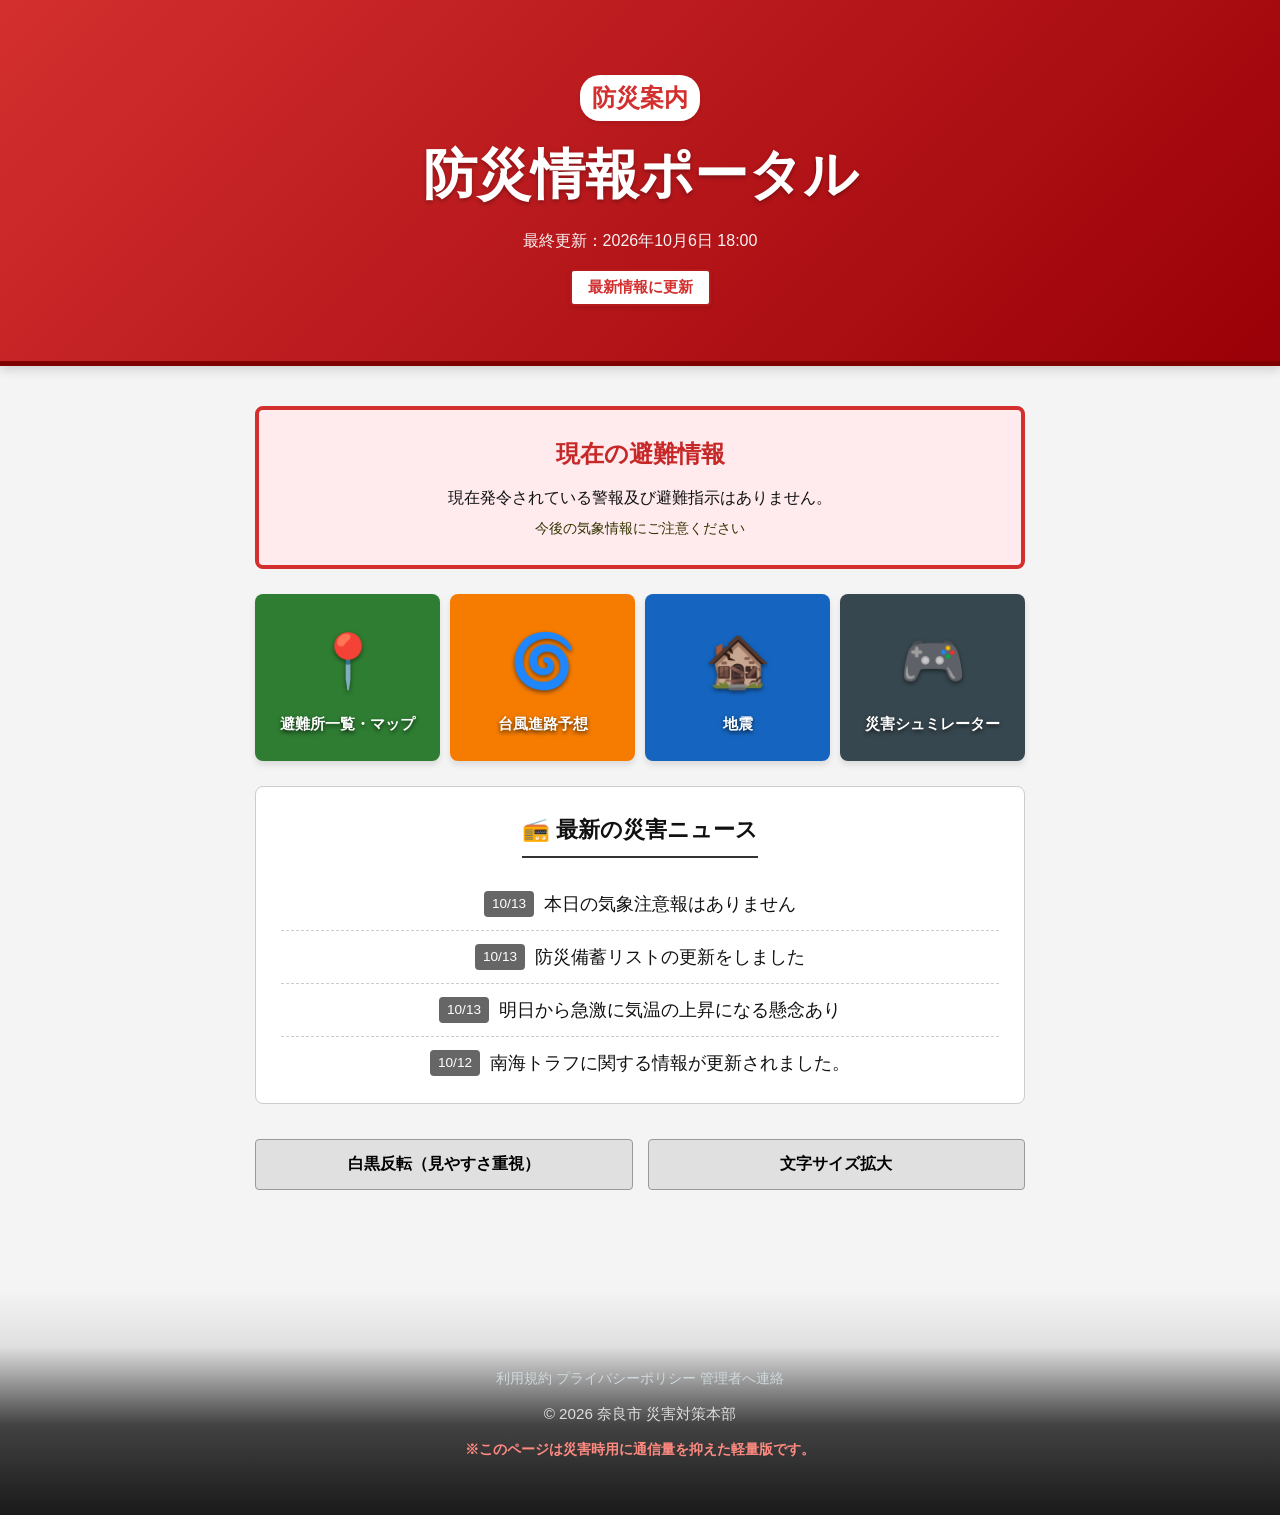
==== index.html @ 7d3999f5 "1010 自動更新追加作業" ====
<!DOCTYPE html>
<html lang="ja">
<head>
    <meta charset="UTF-8">
    <meta name="viewport" content="width=device-width, initial-scale=1.0">
    <title>【緊急災害情報】ポータルサイト</title>
    <!-- 同一リポジトリ（フォルダ）内のCSSと確実に連携 -->
    <link rel="stylesheet" href="./style.css">
    <style>
        .emergency-header.normal-state{
            background: linear-gradient(135deg, #1565c0 0%, #0d47a1 100%);
            border-bottom: 5px solid #0a2472;
        }
.emergency-header.normal-state.header .header-badge{
    color: #1565c0;
}
.critical-alert.nomal-state{
    background-color: #e8f5e9;
    border:3px solid #2e7d32;
}
.critical-alert.nomal-state h2{
    color: #1b5e20;
}
</style>
</head>
<body>
    <!-- 通常バージョン-->
    <header class="emergency-header nomal-state">
        <div class="container header-content">
            <span class="header-badge">防災案内</span>

<h1 class="alert-title">防災情報ポータル</h1>
<p id="update-time" class="update-time">最終更新：2026年10月6日 18:00</p>
<div class="update-area">
    <button type="button" class="refresh-button" onclick="location.reload()">最新情報に更新</button>
</div>
</div>
</header>


 
    <main class="container">
        <!-- 最重要ニュースnomalver（赤枠） -->
        <section class="critical-alert" class="critical-alert nomal-state">
            <h2 id="alert-heading">現在の避難情報</h2>
            <p id="alert-text">現在発令されている警報及び避難指示はありません。</p>
        <p id="alert-subtext" style="margin-top: 6px; font-size: 0.9rem; color: #330;">
            今後の気象情報にご注意ください
            </p>
        </section>

        <!-- メインナビゲーション（ホバーアニメーション付きボタン） -->
        <section class="nav-grid fade-in">
            <a href="#evacuation.html" class="nav-card btn-evac" style="--bg-img: url('images/evac: .jpg;');">
                <span class="icon">📍</span>
                <span class="label">避難所一覧・マップ</span>
            </a>
            <a href="#lifeline.html" class="nav-card btn-life" style="--bg-img: url('images/lifeline: .jpg;');">
                <span class="icon">🌀</span>
                <span class="label">台風進路予想<br></span>
            </a>
            <a href="#contact.html" class="nav-card btn-contact" style="--bg-img: url('https://www.silhouette-illust.com/wp-content/uploads/2017/05/building_earthquake_29882-600x600.jpg;')">
                <span class="icon">🏚️</span>
                <span class="label">地震</span>
            </a>
            <a href="#traffic.html" class="nav-card btn-traffic" style="--bg-img: url('images/traffic: .jpg;')">
                <span class="icon">🎮</span>
                <span class="label">災害シュミレーター</span>
            </a>
        </section>

        <!-- ラジオ・ニュース配信（センター寄せ） -->
        <section class="info-section fade-in">
            <h2>📻 最新の災害ニュース</h2>
            <ul class="news-list">
                <li><span class="time">10/13</span> 本日の気象注意報はありません</li>
                <li><span class="time">10/13</span> 防災備蓄リストの更新をしました</li>
                <li><span class="time">10/13</span> 明日から急激に気温の上昇になる懸念あり</li>
                 <li><span class="time">10/12</span> 南海トラフに関する情報が更新されました。</li>
                 <li><span class="time">10/05</span> 防災訓練手順のリメイクを公開しました</li>
            </ul>
        </section>

        <!-- 軽量化・文字表示切り替え機能 -->
        <section class="accessibility-tools fade-in">
            <button id="toggle-contrast" class="tool-btn">白黒反転（見やすさ重視）</button>
            <button id="text-scale" class="tool-btn">文字サイズ拡大</button>
        </section>
    </main>

    <!-- 強化版：緊急フッター（シームレスグラデーション仕様） -->
    <footer class="emergency-footer">
        <div class="container footer-content">
            <div class="footer-links">
                <a href="#terms">利用規約</a> 
                <a href="#privacy">プライバシーポリシー</a> 
                <a href="#contact-admin">管理者へ連絡</a>
            </div>
            <p class="footer-copyright">&copy; 2026 奈良市 災害対策本部</p>
            <p class="footer-note">※このページは災害時用に通信量を抑えた軽量版です。</p>
        </div>
    </footer>

    <!-- 同一リポジトリ（フォルダ）内のJavaScriptと確実に連携 -->
    <script src="./script.js"></script>
</body>
<script>
  function updateToCurrentDate() {
    const now = new Date();
    const year = now.getFullYear();
    const month = now.getMonth() + 1;
    const date = now.getDate();
    const hours = String(now.getHours()).padStart(2, '0');
    const minutes = String(now.getMinutes()).padStart(2, '0');
    const target = document.getElementByid('update-time');
    if(target){
    target.textContent = `最終更新：${year}年${month}/${date} ${hours}:${minutes}`;
  }
//外部リンクに応じた書き換え処理の実行
  checkWeatherData();
  }
  // ★ 外部データのチェックで画面の書き換えを行う
function checkWeatherData(){
    
const weatherData = {
      isWarning: true, 
      title: '【警戒レベル3】大雨注意報・洪水注意報が発令されました',
      newsItem: '【気象情報】大雨注意報が発表されました。今後の情報に注意してください。'
    };
    
const header = document.querySelector('.emergency-header');
const newsList = document.getElementByid('news-list');

if(weatherData.isWaning){
    if(header){
        header.classList.add('is-alert');
    }
//ニュースリストの先頭に発令中の警報を自動追加
if (newsList && !document.getElementById('latest-alert-news')){
const newLi = document.createElemnt('li');
newLi.id = 'latest-alert-news';
newLi.style.fontWeight = 'bold';
newLi.style.color = '#e60000'

 const now = new Date();
 const timeStr = `${String(now.getHours()).padStart(2, '0')}:${String(now.getMinutes()).padStart(2, '0')}`;

 newsLi.innerHTML = '<span class="time">${timeStr}</span><span${weatherData.newsItem}></span>';
    newList.innertBeforee(newLi, newsList.firstChild);
}
}else{
    //警報発令なしの時
    if (header) {
      header.classList.remove('is-alert');
    }
  }
}

  window.addEventListener('DOMContentLoaded', () =>{
    updateToCurrentDate();



    //五分おきに自動チェック
    const CHECK_INTERVAL = 5 * 60 * 1000;
    setInterval(updateToCurrentDate, CHECK_INTERVAL);
  });
</script>
</html>
---- style.css ----
/* 基本設定（モバイルファースト・軽量化のためシンプルに） */
* {
    box-sizing: border-box;
    margin: 0;
    padding: 0;
}

body {
    font-family: -apple-system, BlinkMacSystemFont, "Segoe UI", Roboto, "Helvetica Neue", Arial, "Noto Sans JP", sans-serif;
    line-height: 1.6;
    color: #111;
    background-color: #f4f4f4; /* メイン背景色 */
    padding-bottom: 0;
    text-align: center; /* ほとんどのテキストをセンター寄りに */
}

.container {
    width: 100%;
    max-width: 800px;
    margin: 0 auto;
    padding: 15px;
}

/* 緊急ヘッダー（鮮やかな赤からシームレスへ溶け込むグラデーション） */
.emergency-header {
    background: linear-gradient(135deg, #d32f2f 0%, #9a0007 100%);
    color: #fff;
    padding: 60px 0 40px 0;

    border-bottom: 5px solid #7f0000;
    box-shadow: 0 4px 10px rgba(0, 0, 0, 0.15);
}

.header-content {
    display: flex;
    flex-direction: column;
    align-items: center;
    gap: 10px;
}

.header-badge {
    background-color: #fff;
    color: #d32f2f;
    padding: 4px 12px;
    font-weight: bold;
    border-radius: 20px;
    font-size: 1.5rem;
    box-shadow: 0 2px 4px rgba(0, 0, 0, 0.1);
}

.alert-title {
    font-size: 3.4rem;
    font-weight: bold;
    text-shadow: 0 2px 4px rgba(0, 0, 0, 0.3);
}

.update-time {
    font-size: 1rem;
    opacity: 0.95;
}

/* 最重要ニュース（赤枠） */
.critical-alert {
    background-color: #ffebee;
    border: 4px solid #d32f2f;
    border-radius: 8px;
    padding: 25px;
    margin: 25px 0;
}

.critical-alert h2 {
    color: #c62828;
    font-size: 1.5rem;
    margin-bottom: 12px;
}

.alert-text {
    font-size: 1.25rem;
    font-weight: bold;
}

/* ナビゲーションボタン */
.nav-grid {
    display: grid;
    grid-template-columns: repeat(auto-fit, minmax(180px, 1fr));
    gap: 10px;
    margin: 25px 0;
}

.nav-card {
    display: flex;
    flex-direction: column;
    align-items: center;
    justify-content: center;
    padding: 25px 15px;
    text-decoration: none;
    color: #fff;
    border-radius: 8px;
    font-weight: bold;
    text-align: center;
    box-shadow: 0 4px 6px rgba(0,0,0,0.1);
    min-height: 130px;
    transition: transform 0.3s cubic-bezier(0.25, 0.8, 0.25, 1), box-shadow 0.3s ease;
    position: relative;
    overflow: hidden;
    /*画像とグラデーション設定*/
    background-size: cover;
    background-position: center;
    background-repeat: norepeat;
}

.nav-card .icon {
    font-size: 3.3rem;
    margin-bottom: 8px;
    transition: transform 0.3s ease;
    display: inline-block;
    text-shadow: 0 2px 4px rgba(0, 0, 0, 0.5);
    position:relative;
    z-index: 1 ;
}

/* ボタンの文字テキストの大きめサイズ（見やすさ調整） */
.nav-card .label {
    font-size: 0.95rem;
    word-break: keep-all;
    overflow-wrap: break-word;
    text-shadow: 0 2px 4px rgba(0, 0, 0, 0.7);
    position: relative;
    z-index: 1;
}
.btn-evac{
    /*緑*/
    background-image: linear-gradient(160deg,rgba(0,0,0,0.2) 0%, rgbba(47,125,48.5,0.95)85%),var(--bg-img);
}
.btn-life{
    /*橙*/
    background-image: linear-gradient(160deg,rgba(0,0,0,0.2) 0%, rgbba(245,124,0,0.95)85%),var(--bg-img);
}
.btn-contact{
    /*青*/
    background-image: linear-gradient(160deg,rgba(0,0,0,0.2) 0%, rgbba(22,101,192,0.95)85%),var(--bg-img);
}
.btn-traffic{
    /*濃灰*/
    background-image: linear-gradient(160deg,rgba(0,0,0,0.2) 0%, rgbba(59,70.5,60,0.95)85%),var(--bg-img);
}
/* カーソルを合わせたとき（ホバー時）のアニメーション（浮き上がる動き） */
@media (hover: hover) {
    .nav-card:hover {
        transform: translateY(-5px) scale(1.03);
        box-shadow: 0 8px 15px rgba(0,0,0,0.2);
    }

    .nav-card:hover .icon {
        transform: translateY(-5px) scale(1.1);
    }
}

/* スマホ等でタップした瞬間のフィードバック */
.nav-card:active {
    transform: scale(0.98);
    box-shadow: 0 2px 4px rgba(0,0,0,0.1);
}

/* ボタンの色分け（直感的な識別） */
.btn-evac { background-color: #2e7d32; }     /* 緑：避難 */
.btn-life { background-color: #f57c00; }     /* 橙：インフラ */
.btn-contact { background-color: #1565c0; }  /* 青：連絡 */
.btn-traffic { background-color: #37474f; }  /* 濃灰：交通 */

/* 文字ニュースセクション（センター寄せ仕様） */
.info-section {
    background-color: #fff;
    border-radius: 8px;
    padding: 25px;
    margin: 25px 0;
    border: 1px solid #ccc;
    text-align: center;
}

.info-section h2 {
    font-size: 1.4rem;
    border-bottom: 2px solid #333;
    padding-bottom: 8px;
    margin-bottom: 20px;
    display: inline-block;
}

.news-list {
    list-style: none;
    max-height: 200px;
    overflow-y:auto;
    scrollbar-width: thin;                  /* 細いスクロールバー */
    scrollbar-color: #ccc transparent;
}

.news-list li {
    padding: 12px 0;
    border-bottom: 1px dashed #ccc;
    font-size: 1.1rem;
    display: flex;
    justify-content: center;
    align-items: center;
    gap: 10px;
}

.news-list .time {
    background-color: #666;
    color: #fff;
    padding: 2px 8px;
    border-radius: 4px;
    font-size: 0.85rem;
    flex-shrink: 0;
}

/* アクセシビリティツール */
.accessibility-tools {
    display: flex;
    gap: 15px;
    margin: 35px 0;
}

.tool-btn {
    flex: 1;
    padding: 14px;
    font-size: 1rem;
    background-color: #e0e0e0;
    border: 1px solid #999;
    border-radius: 4px;
    cursor: pointer;
    font-weight: bold;
    transition: background-color 0.2s;
}

.tool-btn:hover {
    background-color: #d5d5d5;
}

/* 緊急フッター（ボディ背景 #f4f4f4 からシームレスに黒へ溶け込むグラデーション） */
.emergency-footer {
    background: linear-gradient(180deg, #f4f4f4 0%, #e0e0e0 25%, #424242 60%, #1a1a1a 100%);
    padding: 60px 0 40px 0; 
    margin-top: 50px;
}

.footer-content {
    display: flex;
    flex-direction: column;
    align-items: center;
    gap: 12px;
}

.footer-links a {
    color: #cfd8dc;
    text-decoration: none;
    font-size: 0.9rem;
    transition: color 0.2s;
}

.footer-links a:hover {
    color: #fff;
    text-decoration: underline;
}

.footer-copyright {
    color: #fff;
    font-size: 0.95rem;
    opacity: 0.8;
}

.footer-note {
    color: #ff8a80; 
    font-size: 0.85rem;
    font-weight: bold;
}

/* スクロールアニメーション用の設定（下から浮き上がる） */
.fade-in {
    opacity: 0;
    transform: translateY(30px);
    transition: opacity 0.8s ease-out, transform 0.8s ease-out;
}

.fade-in.is-visible {
    opacity: 1;
    transform: translateY(0);
}

/* 手動更新ボタンのデザイン */
.update-area {
    display: flex;
    flex-direction: column;
    align-items: center;
    gap: 8px;
    margin-top: 5px;
}

.refresh-button {
    background-color: #fff;
    color: #d32f2f;
    border: 2px solid #b71c1c;
    padding: 6px 16px;
    font-size: 0.95rem;
    font-weight: bold;
    border-radius: 4px;
    cursor: pointer;
    box-shadow: 0 2px 4px rgba(0,0,0,0.1);
    transition: background-color 0.2s, transform 0.1s;
}

@media (hover: hover) {
    .refresh-button:hover {
        background-color: #ffebee;
        transform: scale(1.03);
    }
}

.refresh-button:active {
    transform: scale(0.98);
}

body.high-contrast .refresh-button {
    background-color: #000 !important;
    color: #fff !important;
    border: 2px solid #fff !important;
}

/* 高コントラストモード */
body.high-contrast {
    background-color: #000 !important;
    color: #fff !important;
}
body.high-contrast .info-section,
body.high-contrast .critical-alert {
    background-color: #000 !important;
    border: 3px solid #fff !important;
    color: #fff !important;
}
body.high-contrast .nav-card {
    background-color: #222 !important;
    border: 2px solid #fff !important;
}
body.high-contrast h2,
body.high-contrast .critical-alert h2,
body.high-contrast .info-section h2 {
    color: #fff !important;
    border-bottom-color: #fff !important;
}
body.high-contrast .emergency-header,
body.high-contrast .emergency-footer {
    background: #000 !important;
    border-top: 3px solid #fff !important;
}

/* 文字拡大モード */
body.large-text {
    font-size: 1.3rem;
}
body.large-text .alert-title { font-size: 2.4rem; }
body.large-text .critical-alert h2 { font-size: 1.9rem; }
body.large-text .alert-text { font-size: 1.6rem; }
body.large-text .nav-card .label { font-size: 1.3rem; }

/*警報発令時スタイル*/
.emergency-header.is-alert {
background-color: #c00000 !important;
border-bottom: 5px solid #ffcc00;

}
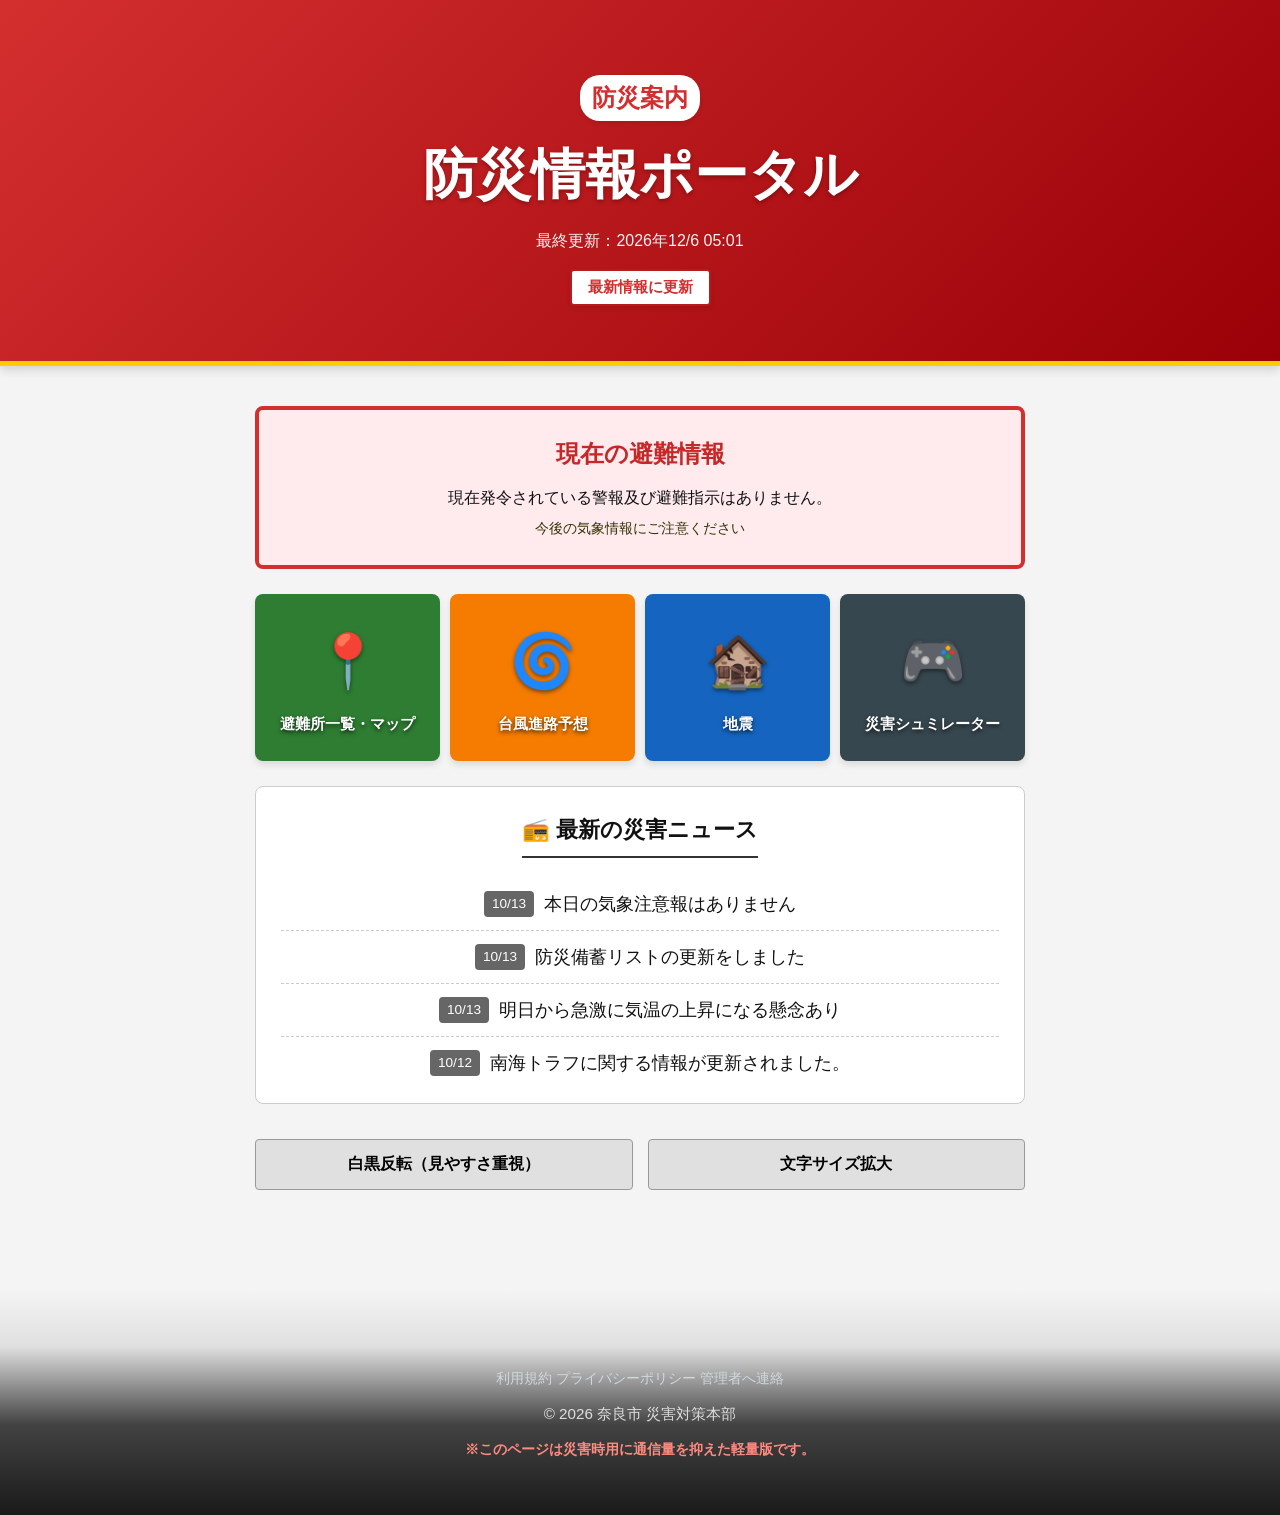
==== commit b1aad681: "1010追加更新" ====
--- a/index.html
+++ b/index.html
@@ -105,6 +105,7 @@
     <script src="./script.js"></script>
 </body>
 <script>
+  // 1. 日時を更新するメイン関数
   function updateToCurrentDate() {
     const now = new Date();
     const year = now.getFullYear();
@@ -112,58 +113,41 @@
     const date = now.getDate();
     const hours = String(now.getHours()).padStart(2, '0');
     const minutes = String(now.getMinutes()).padStart(2, '0');
-    const target = document.getElementByid('update-time');
-    if(target){
-    target.textContent = `最終更新：${year}年${month}/${date} ${hours}:${minutes}`;
+
+    // IDが 'update-time' の要素を書き換え
+    const target = document.getElementById('update-time');
+    if (target) {
+      target.textContent = `最終更新：${year}年${month}/${date} ${hours}:${minutes}`;
+    }
+
+    // 画面切り替え処理を実行
+    checkWeatherData();
   }
-//外部リンクに応じた書き換え処理の実行
-  checkWeatherData();
-  }
-  // ★ 外部データのチェックで画面の書き換えを行う
-function checkWeatherData(){
+
+  // 2. 状態に応じた画面切り替え関数（変数名を emergencyHeader に変更）
+  function checkWeatherData() {
+    const isWarning = true; // テスト用フラグ
+
+    // 変数名を重複しない名称に変更
+    const emergencyHeader = document.querySelector('.emergency-header');
     
-const weatherData = {
-      isWarning: true, 
-      title: '【警戒レベル3】大雨注意報・洪水注意報が発令されました',
-      newsItem: '【気象情報】大雨注意報が発表されました。今後の情報に注意してください。'
-    };
-    
-const header = document.querySelector('.emergency-header');
-const newsList = document.getElementByid('news-list');
-
-if(weatherData.isWaning){
-    if(header){
-        header.classList.add('is-alert');
-    }
-//ニュースリストの先頭に発令中の警報を自動追加
-if (newsList && !document.getElementById('latest-alert-news')){
-const newLi = document.createElemnt('li');
-newLi.id = 'latest-alert-news';
-newLi.style.fontWeight = 'bold';
-newLi.style.color = '#e60000'
-
- const now = new Date();
- const timeStr = `${String(now.getHours()).padStart(2, '0')}:${String(now.getMinutes()).padStart(2, '0')}`;
-
- newsLi.innerHTML = '<span class="time">${timeStr}</span><span${weatherData.newsItem}></span>';
-    newList.innertBeforee(newLi, newsList.firstChild);
-}
-}else{
-    //警報発令なしの時
-    if (header) {
-      header.classList.remove('is-alert');
+    if (emergencyHeader) {
+      if (isWarning) {
+        emergencyHeader.classList.add('is-alert');
+      } else {
+        emergencyHeader.classList.remove('is-alert');
+      }
     }
   }
-}
 
-  window.addEventListener('DOMContentLoaded', () =>{
+  // 3. 初期実行 ＆ タイマー設定
+  window.addEventListener('DOMContentLoaded', () => {
     updateToCurrentDate();
 
-
-
-    //五分おきに自動チェック
+    // 5分（300,000ミリ秒）ごとに自動実行
     const CHECK_INTERVAL = 5 * 60 * 1000;
     setInterval(updateToCurrentDate, CHECK_INTERVAL);
   });
 </script>
+
 </html>
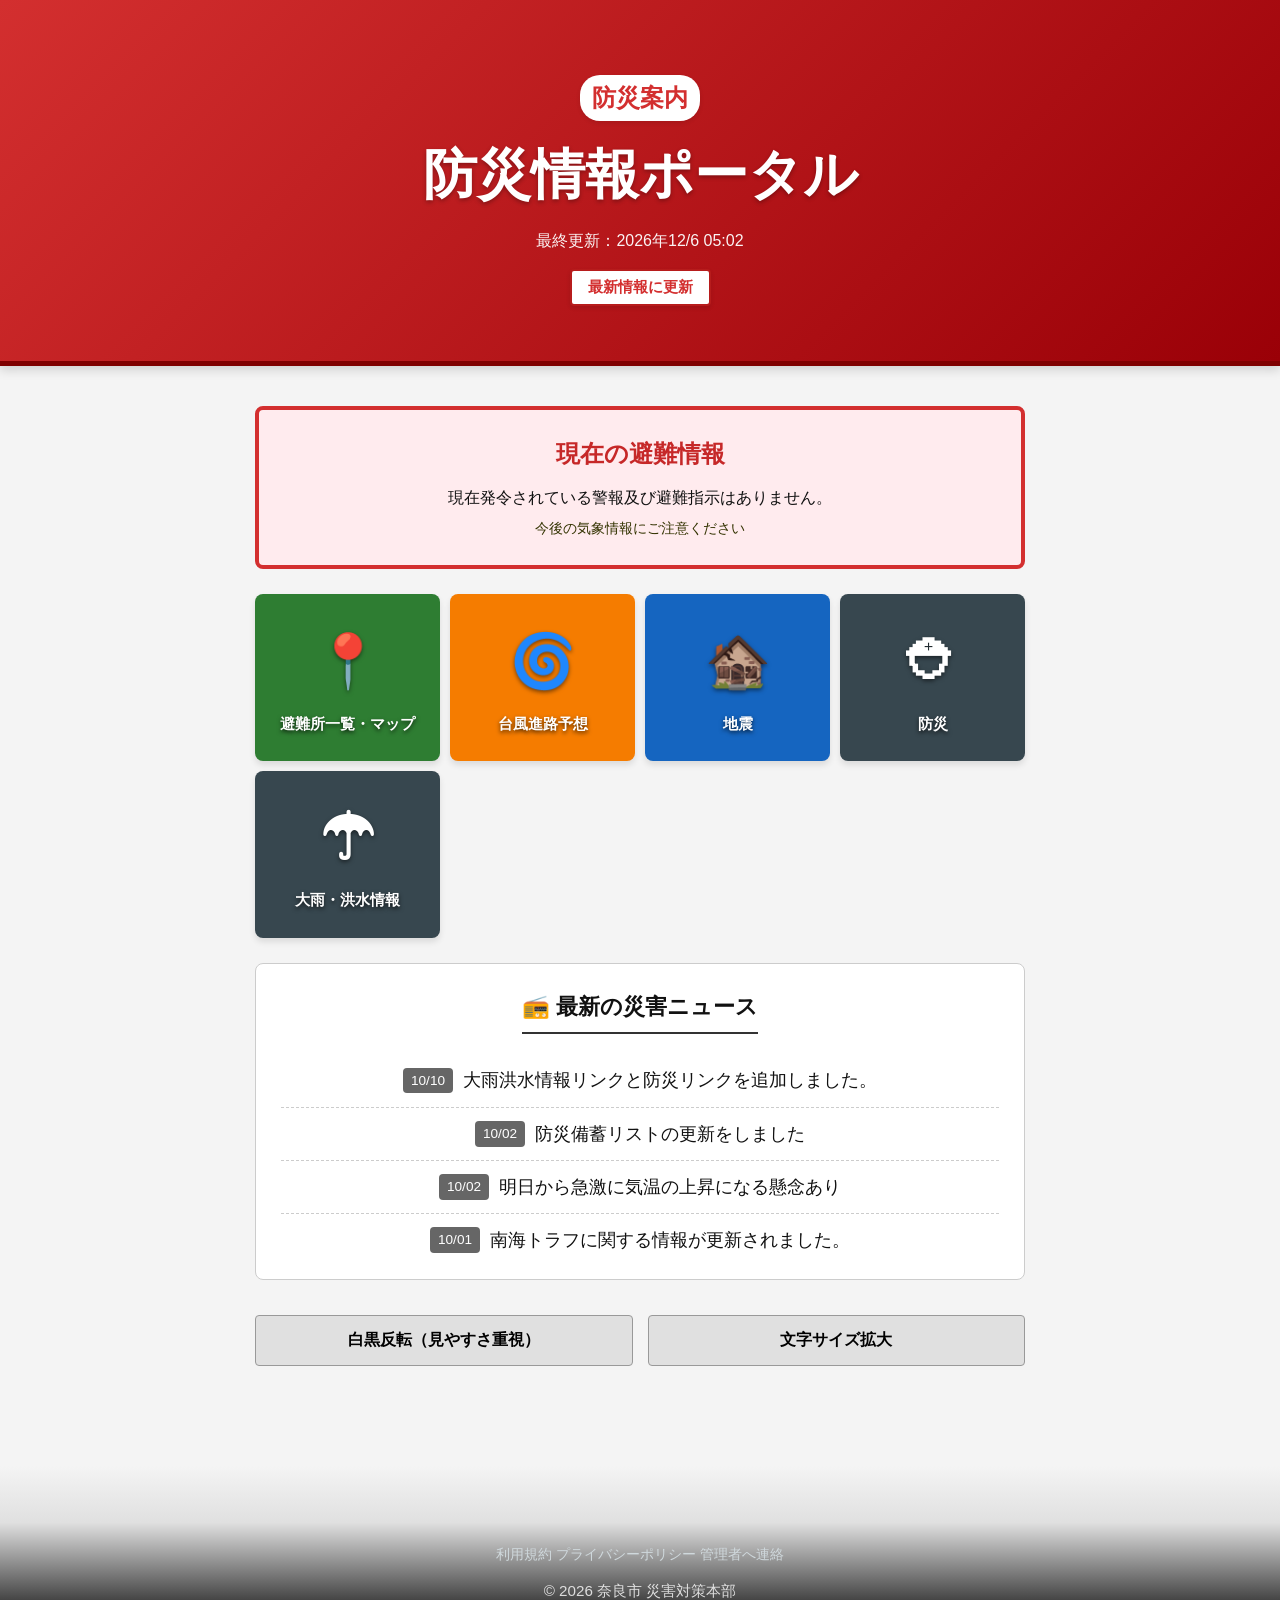
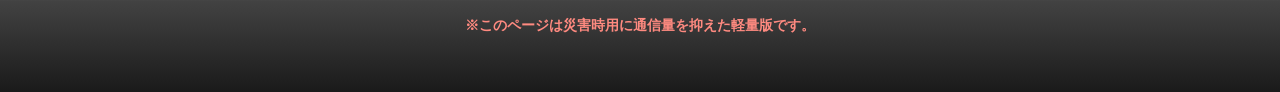
==== commit c144b594: "1010 更新完了" ====
--- a/index.html
+++ b/index.html
@@ -59,25 +59,29 @@
                 <span class="icon">🌀</span>
                 <span class="label">台風進路予想<br></span>
             </a>
-            <a href="#contact.html" class="nav-card btn-contact" style="--bg-img: url('https://www.silhouette-illust.com/wp-content/uploads/2017/05/building_earthquake_29882-600x600.jpg;')">
+            <a href="#contact.html" class="nav-card btn-contact" style="--bg-img: url('images/contact: jpg;')">
                 <span class="icon">🏚️</span>
                 <span class="label">地震</span>
             </a>
             <a href="#traffic.html" class="nav-card btn-traffic" style="--bg-img: url('images/traffic: .jpg;')">
-                <span class="icon">🎮</span>
-                <span class="label">災害シュミレーター</span>
+                <span class="icon">⛑</span>
+                <span class="label">防災</span>
             </a>
+            <a href="traffic.html" class="nav-card btn-traffic" style="--bg-img: url('images/traffic:.jpg;')">
+                <span class="icon">☂</span>
+                <span class="label">大雨・洪水情報</span>
+                </a>
         </section>
 
         <!-- ラジオ・ニュース配信（センター寄せ） -->
         <section class="info-section fade-in">
             <h2>📻 最新の災害ニュース</h2>
             <ul class="news-list">
-                <li><span class="time">10/13</span> 本日の気象注意報はありません</li>
-                <li><span class="time">10/13</span> 防災備蓄リストの更新をしました</li>
-                <li><span class="time">10/13</span> 明日から急激に気温の上昇になる懸念あり</li>
-                 <li><span class="time">10/12</span> 南海トラフに関する情報が更新されました。</li>
-                 <li><span class="time">10/05</span> 防災訓練手順のリメイクを公開しました</li>
+                <li><span class="time">10/10</span> 大雨洪水情報リンクと防災リンクを追加しました。</li>
+                <li><span class="time">10/02</span> 防災備蓄リストの更新をしました</li>
+                <li><span class="time">10/02</span> 明日から急激に気温の上昇になる懸念あり</li>
+                 <li><span class="time">10/01</span> 南海トラフに関する情報が更新されました。</li>
+                 <li><span class="time">09/25</span> 防災訓練手順のリメイクを公開しました</li>
             </ul>
         </section>
 
@@ -126,7 +130,7 @@
 
   // 2. 状態に応じた画面切り替え関数（変数名を emergencyHeader に変更）
   function checkWeatherData() {
-    const isWarning = true; // テスト用フラグ
+    const isWarning = false; // テスト用フラグ
 
     // 変数名を重複しない名称に変更
     const emergencyHeader = document.querySelector('.emergency-header');
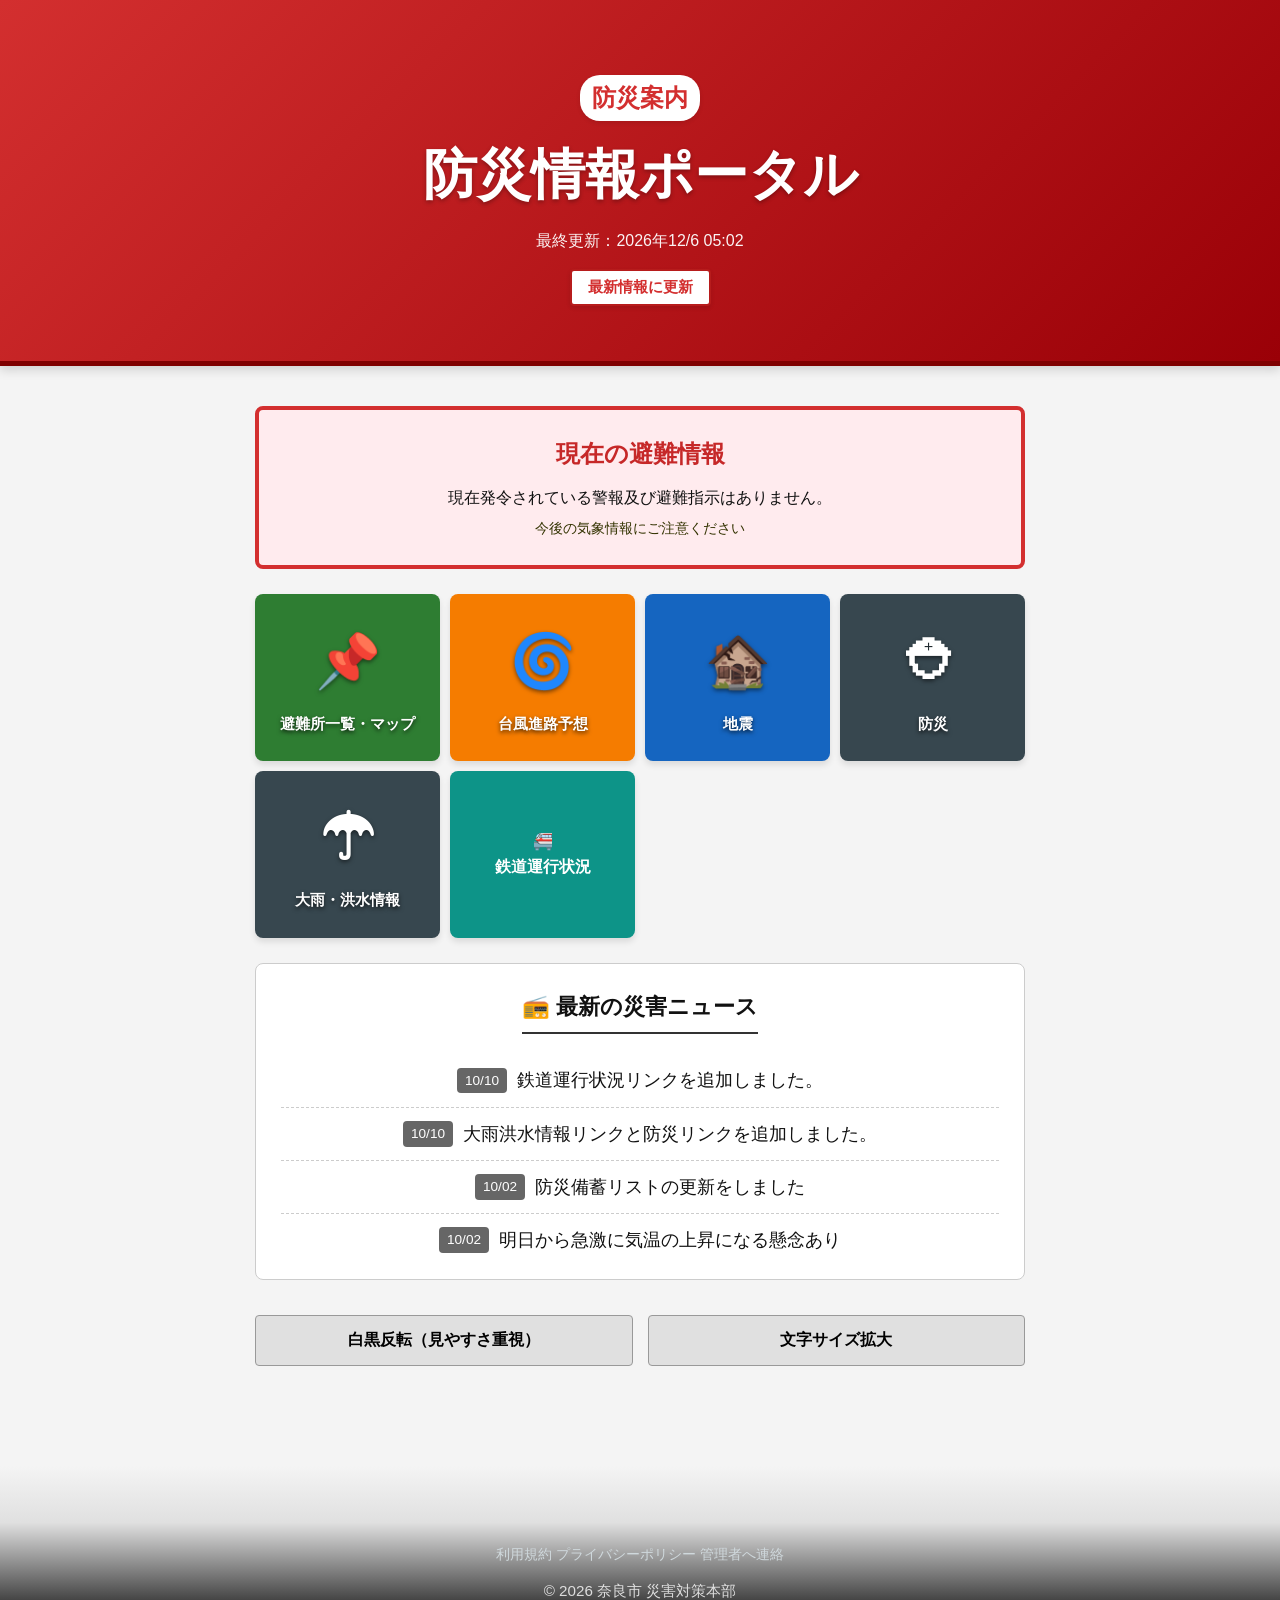
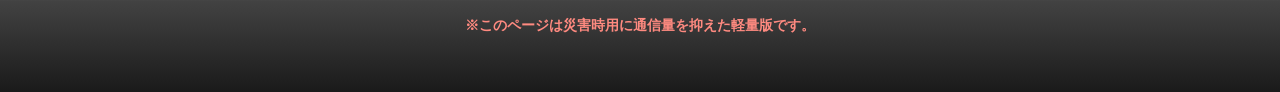
==== commit 8c03b09d: "1010鉄道運行状況の追加" ====
--- a/index.html
+++ b/index.html
@@ -52,7 +52,7 @@
         <!-- メインナビゲーション（ホバーアニメーション付きボタン） -->
         <section class="nav-grid fade-in">
             <a href="#evacuation.html" class="nav-card btn-evac" style="--bg-img: url('images/evac: .jpg;');">
-                <span class="icon">📍</span>
+                <span class="icon">📌</span>
                 <span class="label">避難所一覧・マップ</span>
             </a>
             <a href="#lifeline.html" class="nav-card btn-life" style="--bg-img: url('images/lifeline: .jpg;');">
@@ -71,12 +71,18 @@
                 <span class="icon">☂</span>
                 <span class="label">大雨・洪水情報</span>
                 </a>
+            <!-- 鉄道運行状況ボタン -->
+<a href="https://transit.yahoo.co.jp/diainfo" target="_blank" rel="noopener noreferrer" class="nav-card card-teal">
+  <span class="card-icon">🚝</span>
+  <span class="card-title">鉄道運行状況</span>
+</a>
         </section>
 
-        <!-- ラジオ・ニュース配信（センター寄せ） -->
+        <!-- ラジオ・ニュース配信センター寄せ） -->
         <section class="info-section fade-in">
             <h2>📻 最新の災害ニュース</h2>
             <ul class="news-list">
+                <li><span class="time">10/10</span> 鉄道運行状況リンクを追加しました。</li>
                 <li><span class="time">10/10</span> 大雨洪水情報リンクと防災リンクを追加しました。</li>
                 <li><span class="time">10/02</span> 防災備蓄リストの更新をしました</li>
                 <li><span class="time">10/02</span> 明日から急激に気温の上昇になる懸念あり</li>
--- a/style.css
+++ b/style.css
@@ -274,6 +274,16 @@
     font-weight: bold;
 }
 
+/* 試験で鉄道運行状況カード（Tealカラー） */
+.card-teal {
+    background-color: #0d9488;
+    color: #ffffff;
+}
+
+.card-teal:hover {
+    background-color: #0f766e;
+}
+
 /* スクロールアニメーション用の設定（下から浮き上がる） */
 .fade-in {
     opacity: 0;
@@ -364,6 +374,6 @@
 /*警報発令時スタイル*/
 .emergency-header.is-alert {
 background-color: #c00000 !important;
-border-bottom: 5px solid #ffcc00;
+border-bottom: 5px solid #8c1010;
 
 }
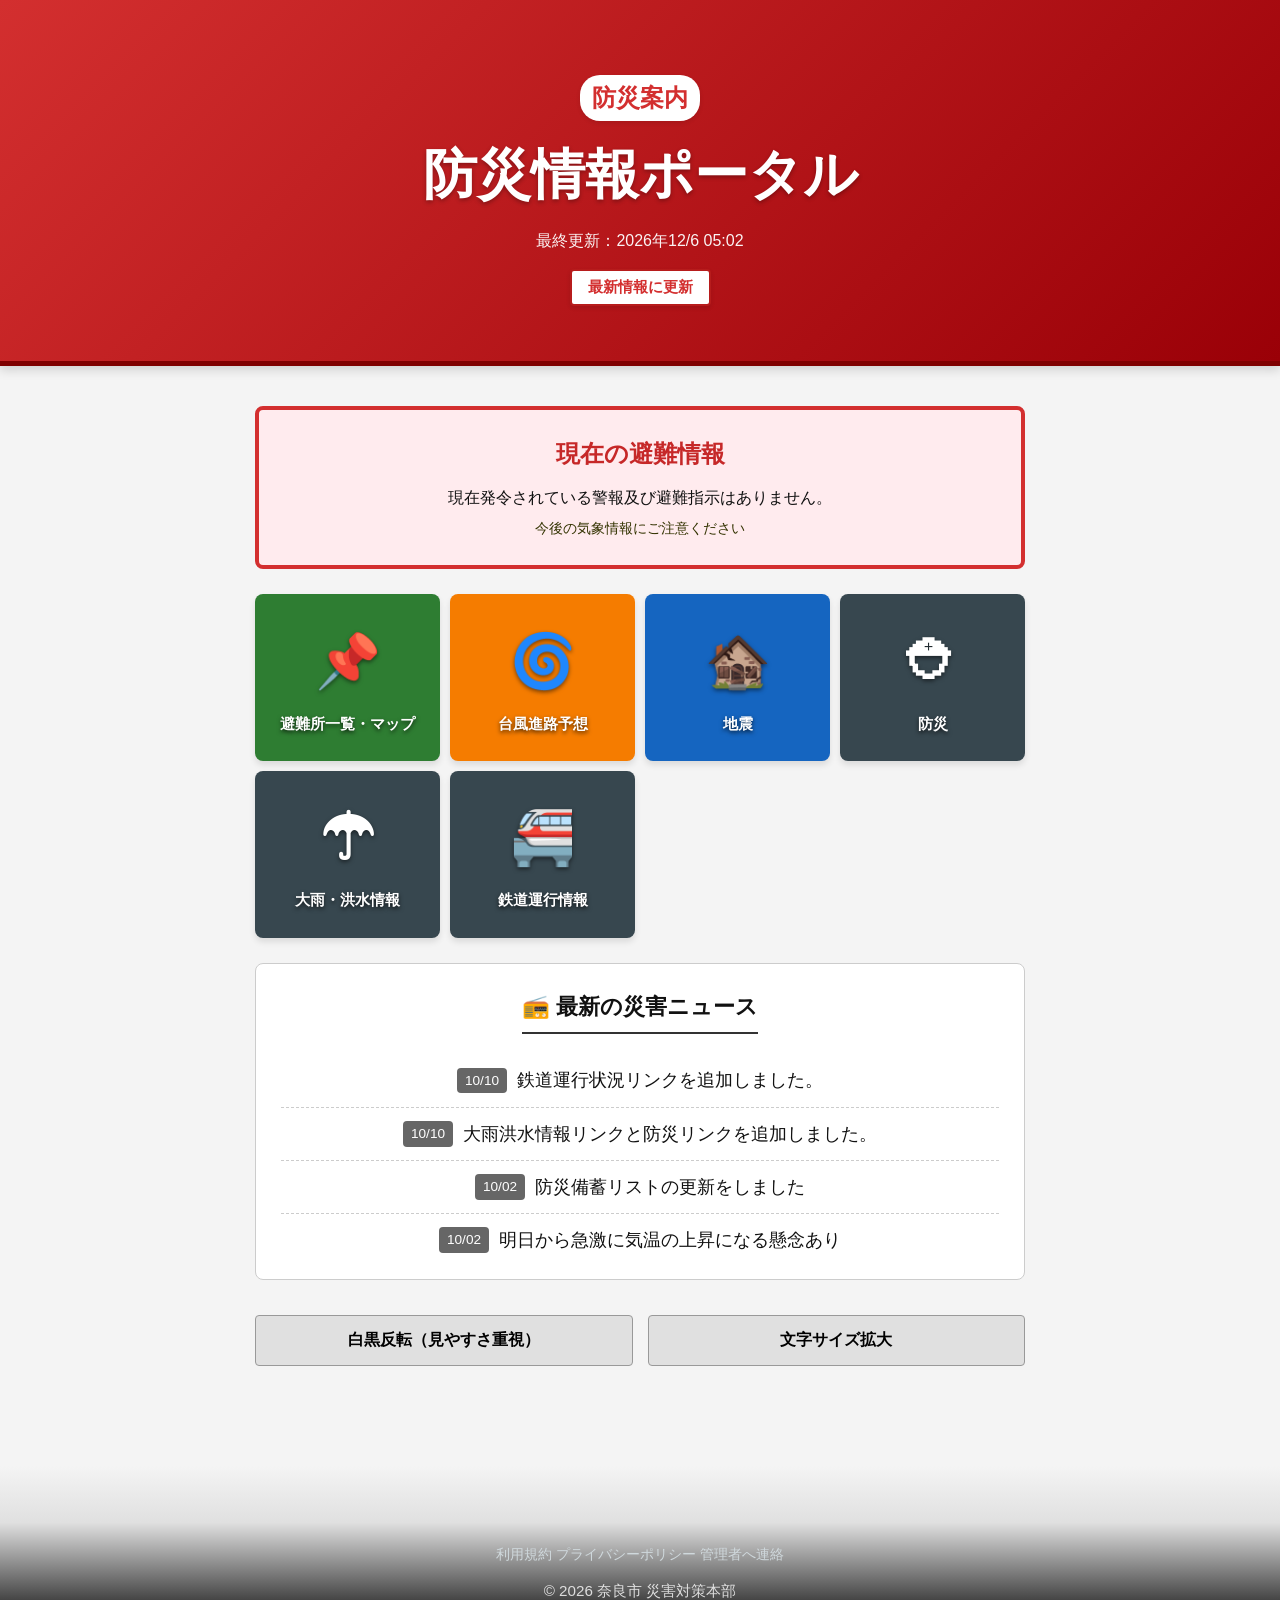
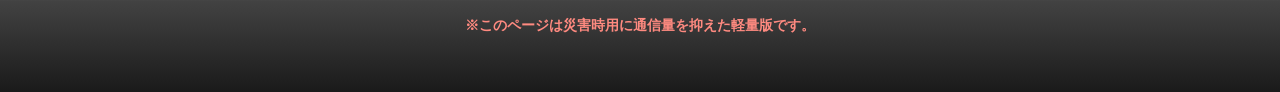
==== commit 64e7330b: "1018 鉄道運行状況追加更新" ====
--- a/index.html
+++ b/index.html
@@ -72,10 +72,10 @@
                 <span class="label">大雨・洪水情報</span>
                 </a>
             <!-- 鉄道運行状況ボタン -->
-<a href="https://transit.yahoo.co.jp/diainfo" target="_blank" rel="noopener noreferrer" class="nav-card card-teal">
-  <span class="card-icon">🚝</span>
-  <span class="card-title">鉄道運行状況</span>
-</a>
+  <a href="train.html" class="nav-card btn-traffic" style="--bg-img: url('images/traffic:.jpg;')">
+                <span class="icon">🚝</span>
+                <span class="label">鉄道運行情報</span>
+                </a>
         </section>
 
         <!-- ラジオ・ニュース配信センター寄せ） -->
--- a/style.css
+++ b/style.css
@@ -376,4 +376,82 @@
 background-color: #c00000 !important;
 border-bottom: 5px solid #8c1010;
 
-}+}
+
+.railway-section{
+  background: #ffffff;
+  border-radius: 8px;
+  padding: 20px;
+  margin-top: 22px;
+  box-shadow: 0 4px 12px rgba(0,0,0,0.055);
+
+}
+
+.railway-header{
+display: flex;
+justify-content: space-between;
+align-items: center;
+border-bottom: 1.5px solid #f3f4f6;
+padding-bottom: 10.9px;
+margin-bottom: 15px;
+}
+
+.railway-header h2{
+    font-size: 1.3rem;
+    color :#111827;
+    margin: 0;
+}
+
+.btn-refresh:hover{
+    background: #1d4ed8;
+}
+
+.railway-grid{
+    display: grid;
+    grid-template-columns: repeat(auto-fit,minmax(270px,1fr));
+    gap: 14px;
+}
+
+.railway-card{
+    background: #f9fafb;
+    border: 1px solid #e5e7ed;
+    border-radius: 8px;
+    padding: 15px;
+}
+
+.railway-card h3{
+    font-size: 1.5rem;
+    color: #374151;
+    margin-top: 0;
+    margin-bottom: 11px;
+    padding-bottom: 4px;
+    border-bottom: 1.5px solid #e5e7ed;
+}
+
+.railway-list{
+display: flex;
+flex-direction: column;
+gap: 7.7px;
+}
+
+.railway-item{
+display: flex;
+justify-content: space-between;
+align-items: center;
+padding: 6px 9.5px;
+background: #ffffff;
+border-radius: 5px;
+font-size: 1rem;
+}
+
+.badge-status{
+padding: 2px 7.5px;
+border-radius: 11px;
+font-size: 0.8rem;
+font-weight: bold;
+color: #ffffff;
+}
+
+.badge-nomal { background-color: #10b981;} /*通常運転*/
+.badge-delayed { background-color: #f59e0b;} /*遅延*/
+.badge-suspended { background-color: #ef4444;} /*運転見合わせ・運転休止*/
